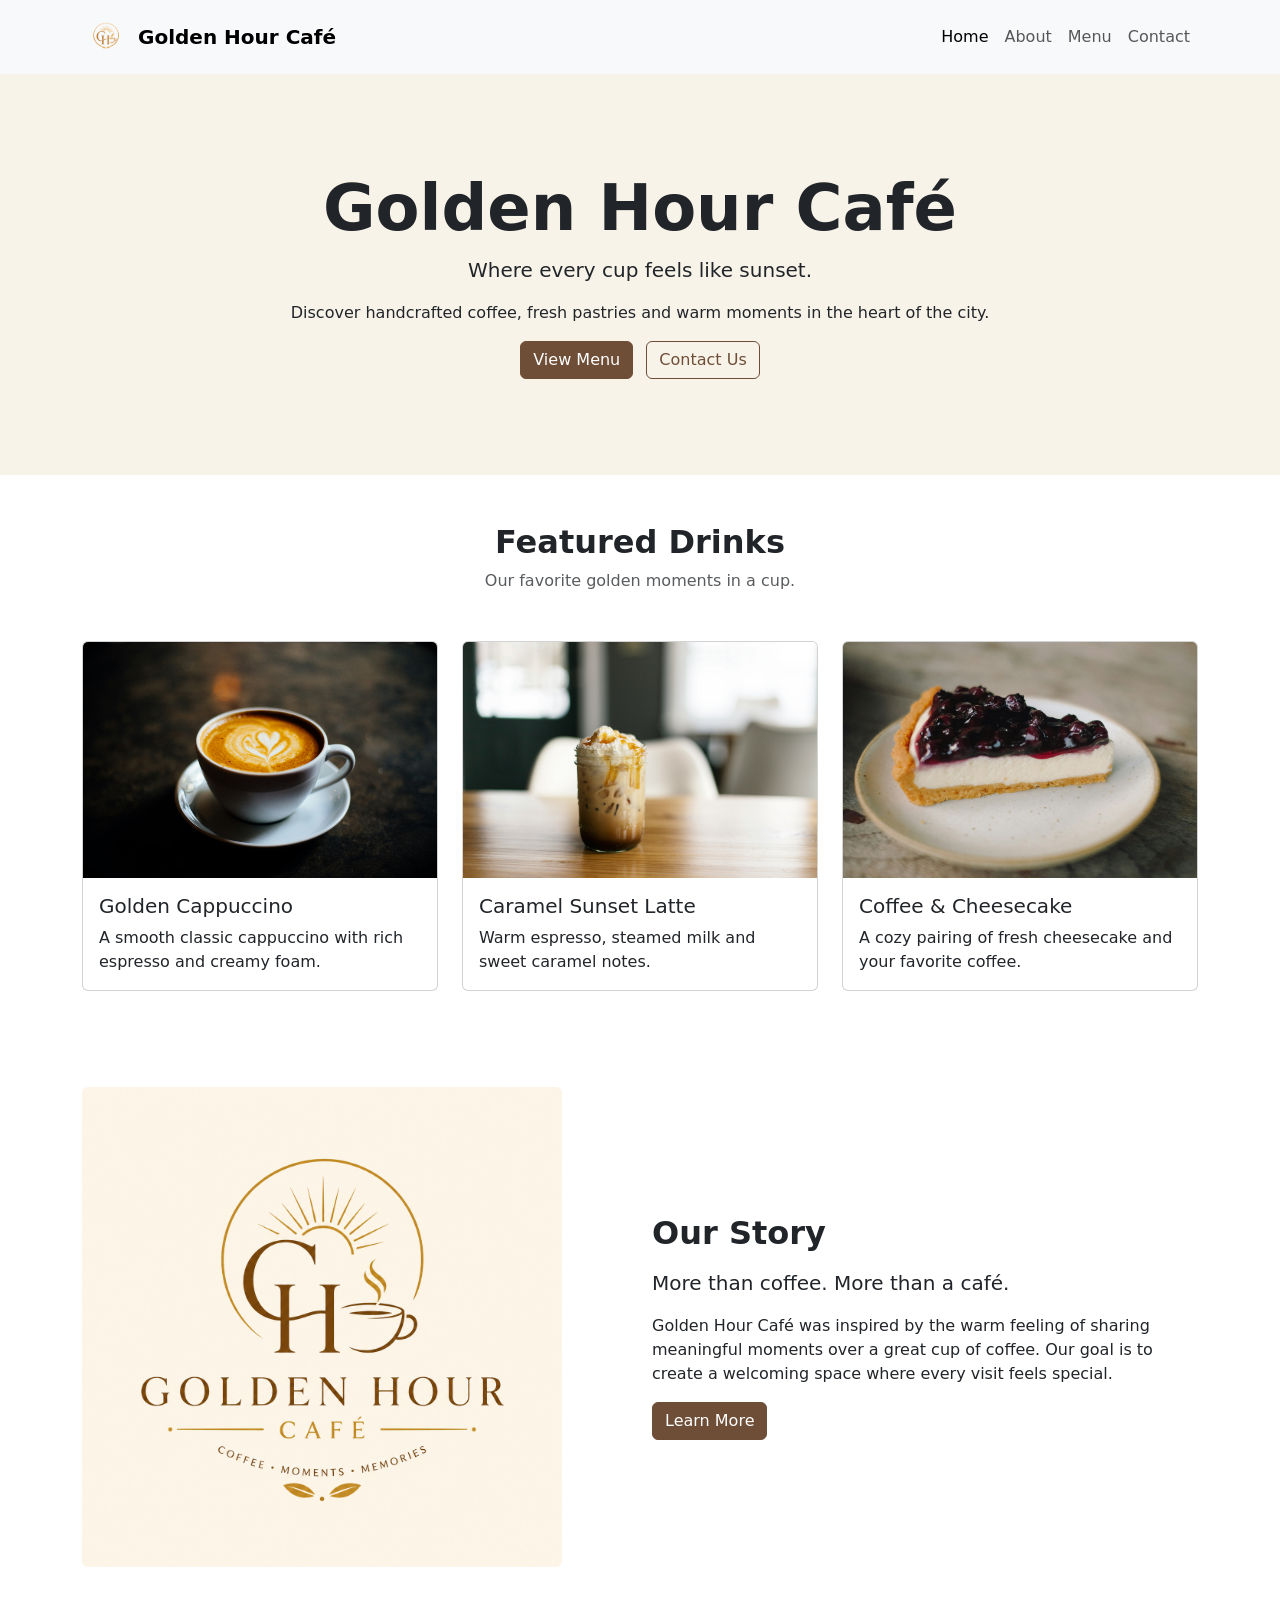
==== index.html @ 1558e955 "feat: enhance homepage layout with about section" ====
<!doctype html>
<html lang="en">
  <head>
    <meta charset="utf-8">
    <meta name="viewport" content="width=device-width, initial-scale=1">
    <title>Golden Hour Café</title>
    <link href="https://cdn.jsdelivr.net/npm/bootstrap@5.3.8/dist/css/bootstrap.min.css" rel="stylesheet" integrity="sha384-sRIl4kxILFvY47J16cr9ZwB07vP4J8+LH7qKQnuqkuIAvNWLzeN8tE5YBujZqJLB" crossorigin="anonymous">
    <link rel="stylesheet" href="css/style.css">
  </head>
  <body>
    <nav class="navbar navbar-expand-lg bg-body-tertiary">
        <div class="container">
            <a class="navbar-brand d-flex align-items-center gap-2" href="index.html">
                <img src="assets/favicon/favicon.png" alt="Golden Hour Café logo" width="48" height="48">
                <span class="fw-semibold">Golden Hour Café</span>
            </a>

            <button
                    class="navbar-toggler"
                    type="button"
                    data-bs-toggle="collapse"
                    data-bs-target="#navbarNav"
                    aria-controls="navbarNav"
                    aria-expanded="false"
                    aria-label="Toggle navigation">
                <span class="navbar-toggler-icon"></span>
            </button>

            <div class="collapse navbar-collapse" id="navbarNav">
                <ul class="navbar-nav ms-auto">
                    <li class="nav-item">
                        <a class="nav-link active" href="index.html">Home</a>
                    </li>

                    <li class="nav-item">
                        <a class="nav-link" href="about.html">About</a>
                    </li>

                    <li class="nav-item">
                        <a class="nav-link" href="menu.html">Menu</a>
                    </li>

                    <li class="nav-item">
                        <a class="nav-link" href="contact.html">Contact</a>
                    </li>
                </ul>
            </div>
        </div>
    </nav>

    <header class="hero-section py-5 text-center">
        <div class="container py-5">
            <div class="row align-items-center">
                <div class="col-lg-12">
                    <h1 class="display-3 fw-bold">Golden Hour Café</h1>
                    <p class="lead">
                        Where every cup feels like sunset.
                    </p>
                    <p>
                        Discover handcrafted coffee, fresh pastries and warm moments in the heart of the city.
                    </p>

                    <a href="menu.html" class="btn btn-golden me-2">View Menu</a>
                    <a href="contact.html" class="btn btn-outline-golden">Contact Us</a>
                </div>
            </div>
        </div>
    </header>
    
    <main>
        <section class="container py-5">
            <div class="text-center mb-5">
                <h2 class="fw-bold">Featured Drinks</h2>
                <p class="text-muted">Our favorite golden moments in a cup.</p>
            </div>

            <div class="row g-4">
                <div class="col-md-4">
                    <div class="card h-100">
                        <img src="assets/images/cappuccino.jpg" class="card-img-top" alt="Cappuccino">
                        <div class="card-body">
                            <h5 class="card-title">Golden Cappuccino</h5>
                            <p class="card-text">
                                A smooth classic cappuccino with rich espresso and creamy foam.
                            </p>
                        </div>
                    </div>
                </div>

                <div class="col-md-4">
                    <div class="card h-100">
                        <img src="assets/images/latte.jpg" class="card-img-top" alt="Caramel latte">
                        <div class="card-body">
                            <h5 class="card-title">Caramel Sunset Latte</h5>
                            <p class="card-text">
                                Warm espresso, steamed milk and sweet caramel notes.
                            </p>
                        </div>
                    </div>
                </div>

                <div class="col-md-4">
                    <div class="card h-100">
                        <img src="assets/images/cheesecake.jpg" class="card-img-top" alt="Cheesecake and coffee">
                        <div class="card-body">
                            <h5 class="card-title">Coffee & Cheesecake</h5>
                            <p class="card-text">
                                A cozy pairing of fresh cheesecake and your favorite coffee.
                            </p>
                        </div>
                    </div>
                </div>
            </div>
        </section>
    </main>

    <section class="container py-5">
        <div class="row align-items-center">
            <div class="col-lg-6">
                <img
                src="assets/logo/logo.png"
                alt="Golden Hour Café logo"
                class="img-fluid rounded about-preview-img">
            </div>

            <div class="col-lg-6 mt-4 mt-lg-0">
                <h2 class="fw-bold mb-3">Our Story</h2>

                <p class="lead">
                    More than coffee. More than a café.
                </p>

                <p>
                    Golden Hour Café was inspired by the warm feeling of sharing
                    meaningful moments over a great cup of coffee. Our goal is to
                    create a welcoming space where every visit feels special.
                </p>

                <a href="about.html" class="btn btn-golden">
                    Learn More
                </a>
            </div>
        </div>
    </section>
    <script src="https://cdn.jsdelivr.net/npm/bootstrap@5.3.8/dist/js/bootstrap.bundle.min.js" integrity="sha384-FKyoEForCGlyvwx9Hj09JcYn3nv7wiPVlz7YYwJrWVcXK/BmnVDxM+D2scQbITxI" crossorigin="anonymous"></script>
  </body>
</html>
---- css/style.css ----
:root {
    --gh-cream: #f8f3e9;
    --gh-caramel: #c68b59;
    --gh-coffee: #6f4e37;
    --gh-dark: #3e2723;
}

.hero-section {
    background-color: var(--gh-cream);
}

.btn-golden {
    background-color: var(--gh-coffee);
    color: white;
    border: 1px solid var(--gh-coffee);
}

.btn-golden:hover {
    background-color: var(--gh-dark);
    color: white;
}

.btn-outline-golden {
    color: var(--gh-coffee);
    border: 1px solid var(--gh-coffee);
}

.btn-outline-golden:hover {
    background-color: var(--gh-coffee);
    color: white;
}

.about-preview-img {
    max-height: 480px;
    object-fit: contain;
}
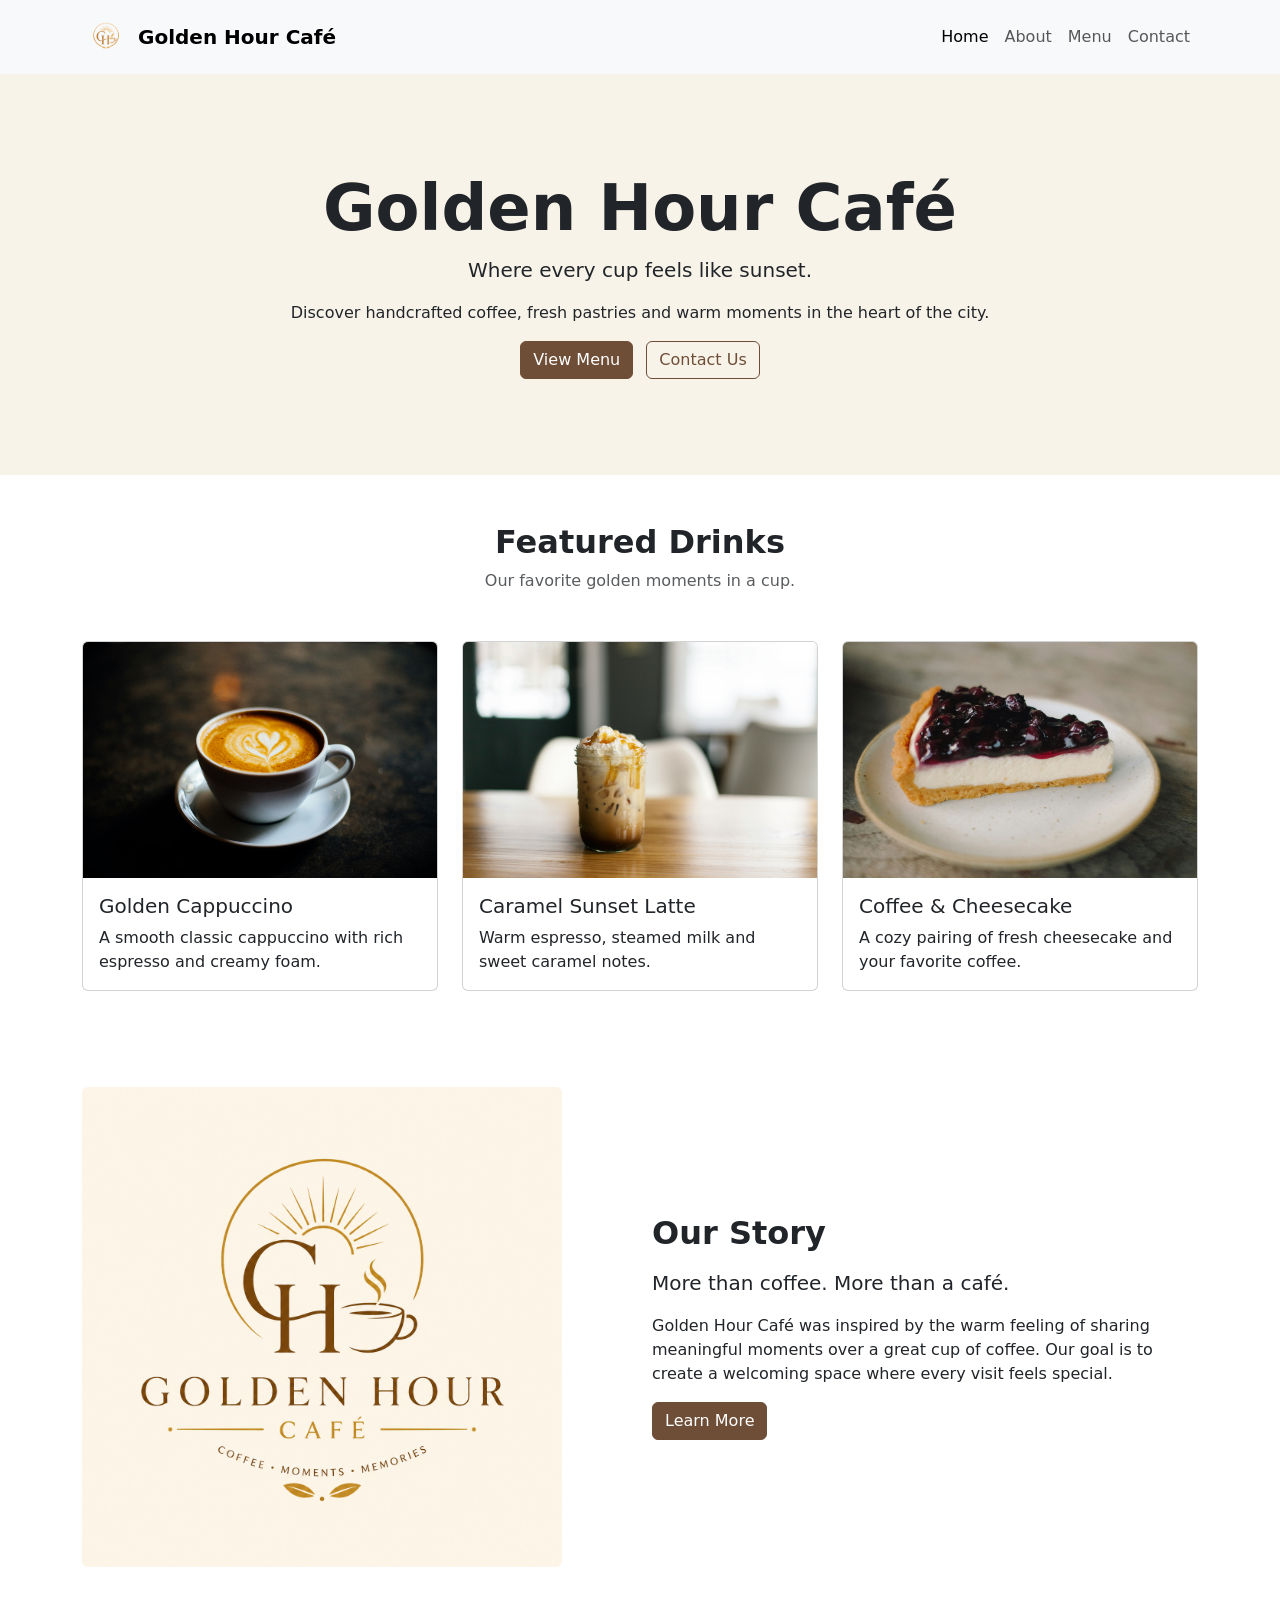
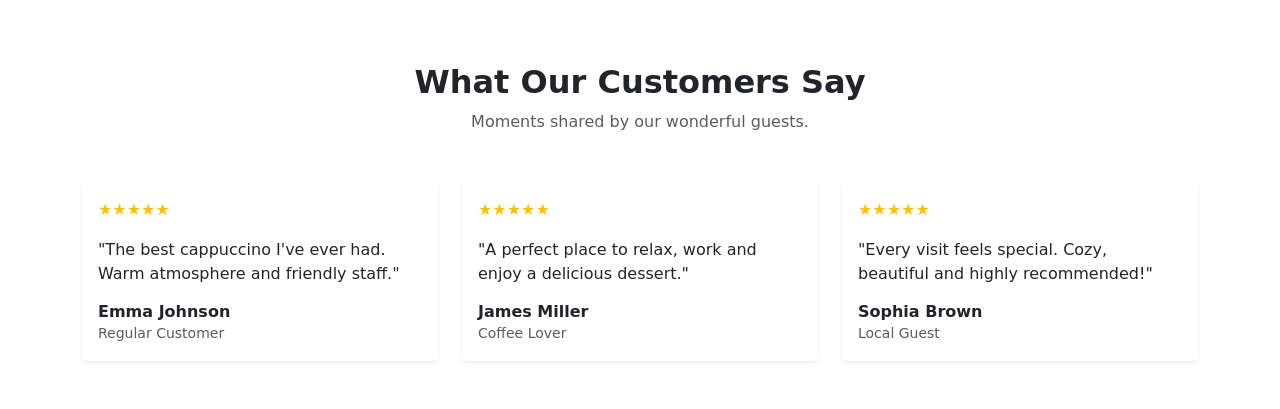
==== commit 1659d2a8: "feat: add customer testimonials section" ====
--- a/index.html
+++ b/index.html
@@ -142,6 +142,56 @@
             </div>
         </div>
     </section>
+
+    <section class="container py-5">
+        <div class="text-center mb-5">
+            <h2 class="fw-bold">What Our Customers Say</h2>
+            <p class="text-muted">
+                Moments shared by our wonderful guests.
+            </p>
+        </div>
+
+        <div class="row g-4">
+            <div class="col-md-4">
+                <div class="card h-100 shadow-sm border-0">
+                    <div class="card-body">
+                        <p class="text-warning mb-3">★★★★★</p>
+                        <p class="card-text">
+                            "The best cappuccino I've ever had. Warm atmosphere and friendly staff."
+                        </p>
+                        <h6 class="fw-bold mb-0">Emma Johnson</h6>
+                        <small class="text-muted">Regular Customer</small>
+                    </div>
+                </div>
+            </div>
+
+            <div class="col-md-4">
+                <div class="card h-100 shadow-sm border-0">
+                    <div class="card-body">
+                        <p class="text-warning mb-3">★★★★★</p>
+                        <p class="card-text">
+                            "A perfect place to relax, work and enjoy a delicious dessert."
+                        </p>
+                        <h6 class="fw-bold mb-0">James Miller</h6>
+                        <small class="text-muted">Coffee Lover</small>
+                    </div>
+                </div>
+            </div>
+
+            <div class="col-md-4">
+                <div class="card h-100 shadow-sm border-0">
+                    <div class="card-body">
+                        <p class="text-warning mb-3">★★★★★</p>
+                        <p class="card-text">
+                            "Every visit feels special. Cozy, beautiful and highly recommended!"
+                        </p>
+                        <h6 class="fw-bold mb-0">Sophia Brown</h6>
+                        <small class="text-muted">Local Guest</small>
+                    </div>
+                </div>
+            </div>
+        </div>
+    </section>
     <script src="https://cdn.jsdelivr.net/npm/bootstrap@5.3.8/dist/js/bootstrap.bundle.min.js" integrity="sha384-FKyoEForCGlyvwx9Hj09JcYn3nv7wiPVlz7YYwJrWVcXK/BmnVDxM+D2scQbITxI" crossorigin="anonymous"></script>
   </body>
 </html>
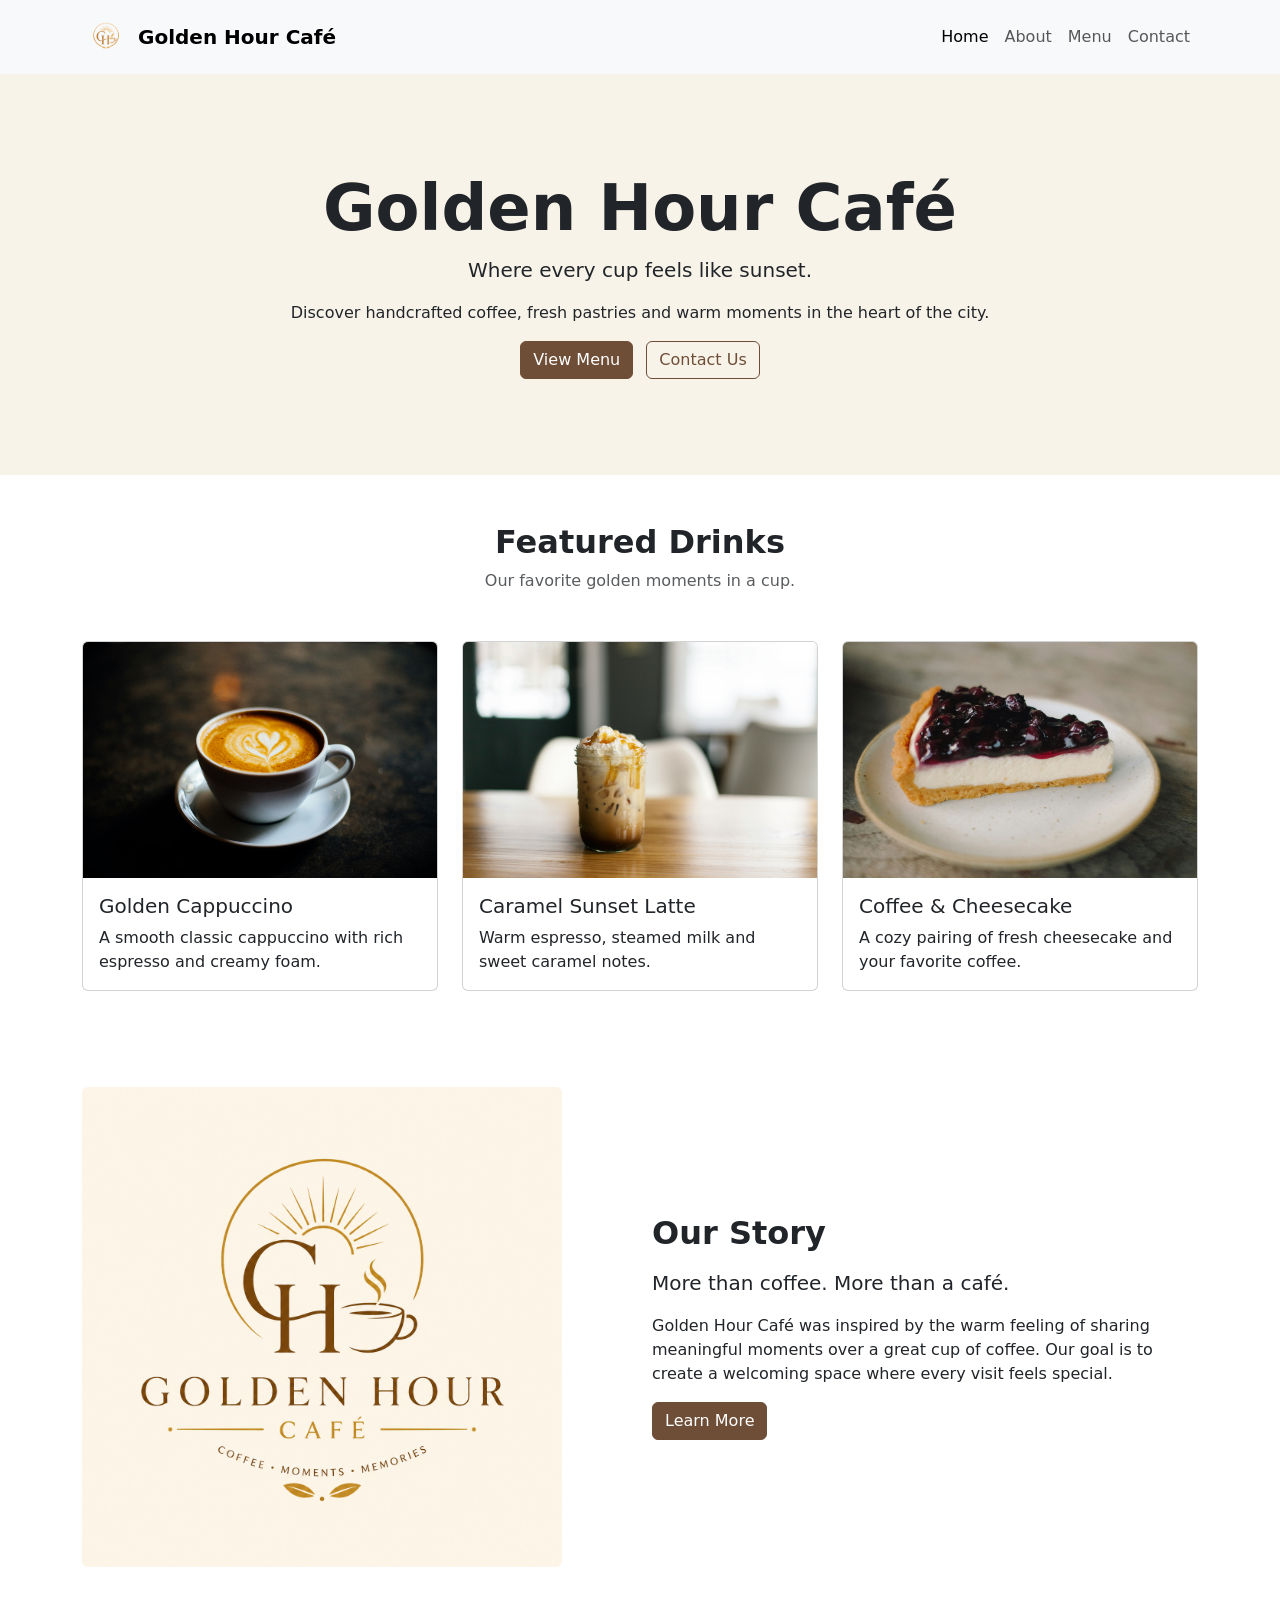
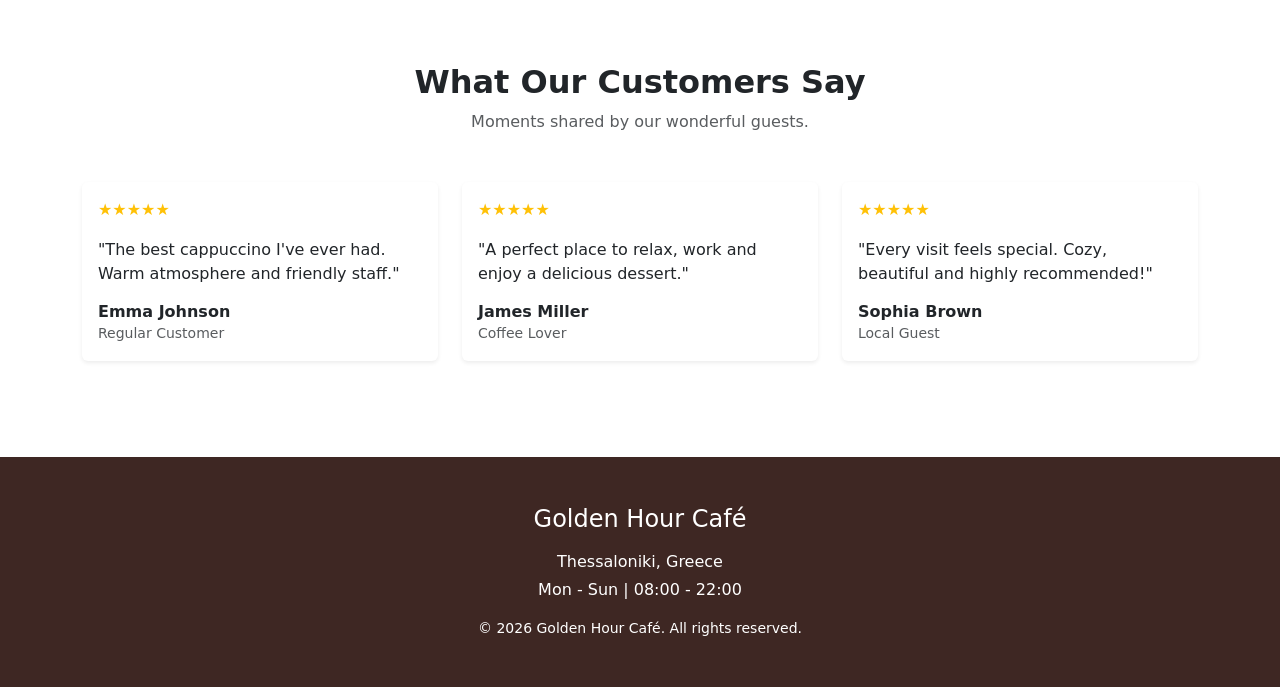
==== commit 2c4aefb2: "feat: add footer section" ====
--- a/index.html
+++ b/index.html
@@ -192,6 +192,24 @@
             </div>
         </div>
     </section>
+
+    <footer class="py-5 mt-5 text-center text-white">
+        <div class="container">
+            <h4 class="mb-3">Golden Hour Café</h4>
+
+            <p class="mb-1">
+                Thessaloniki, Greece
+            </p>
+
+            <p class="mb-3">
+                Mon - Sun | 08:00 - 22:00
+            </p>
+
+            <p class="small mb-0">
+                © 2026 Golden Hour Café. All rights reserved.
+            </p>
+        </div>
+    </footer>
     <script src="https://cdn.jsdelivr.net/npm/bootstrap@5.3.8/dist/js/bootstrap.bundle.min.js" integrity="sha384-FKyoEForCGlyvwx9Hj09JcYn3nv7wiPVlz7YYwJrWVcXK/BmnVDxM+D2scQbITxI" crossorigin="anonymous"></script>
   </body>
 </html>
--- a/css/style.css
+++ b/css/style.css
@@ -33,4 +33,8 @@
 .about-preview-img {
     max-height: 480px;
     object-fit: contain;
+}
+
+footer {
+    background-color: var(--gh-dark);
 }
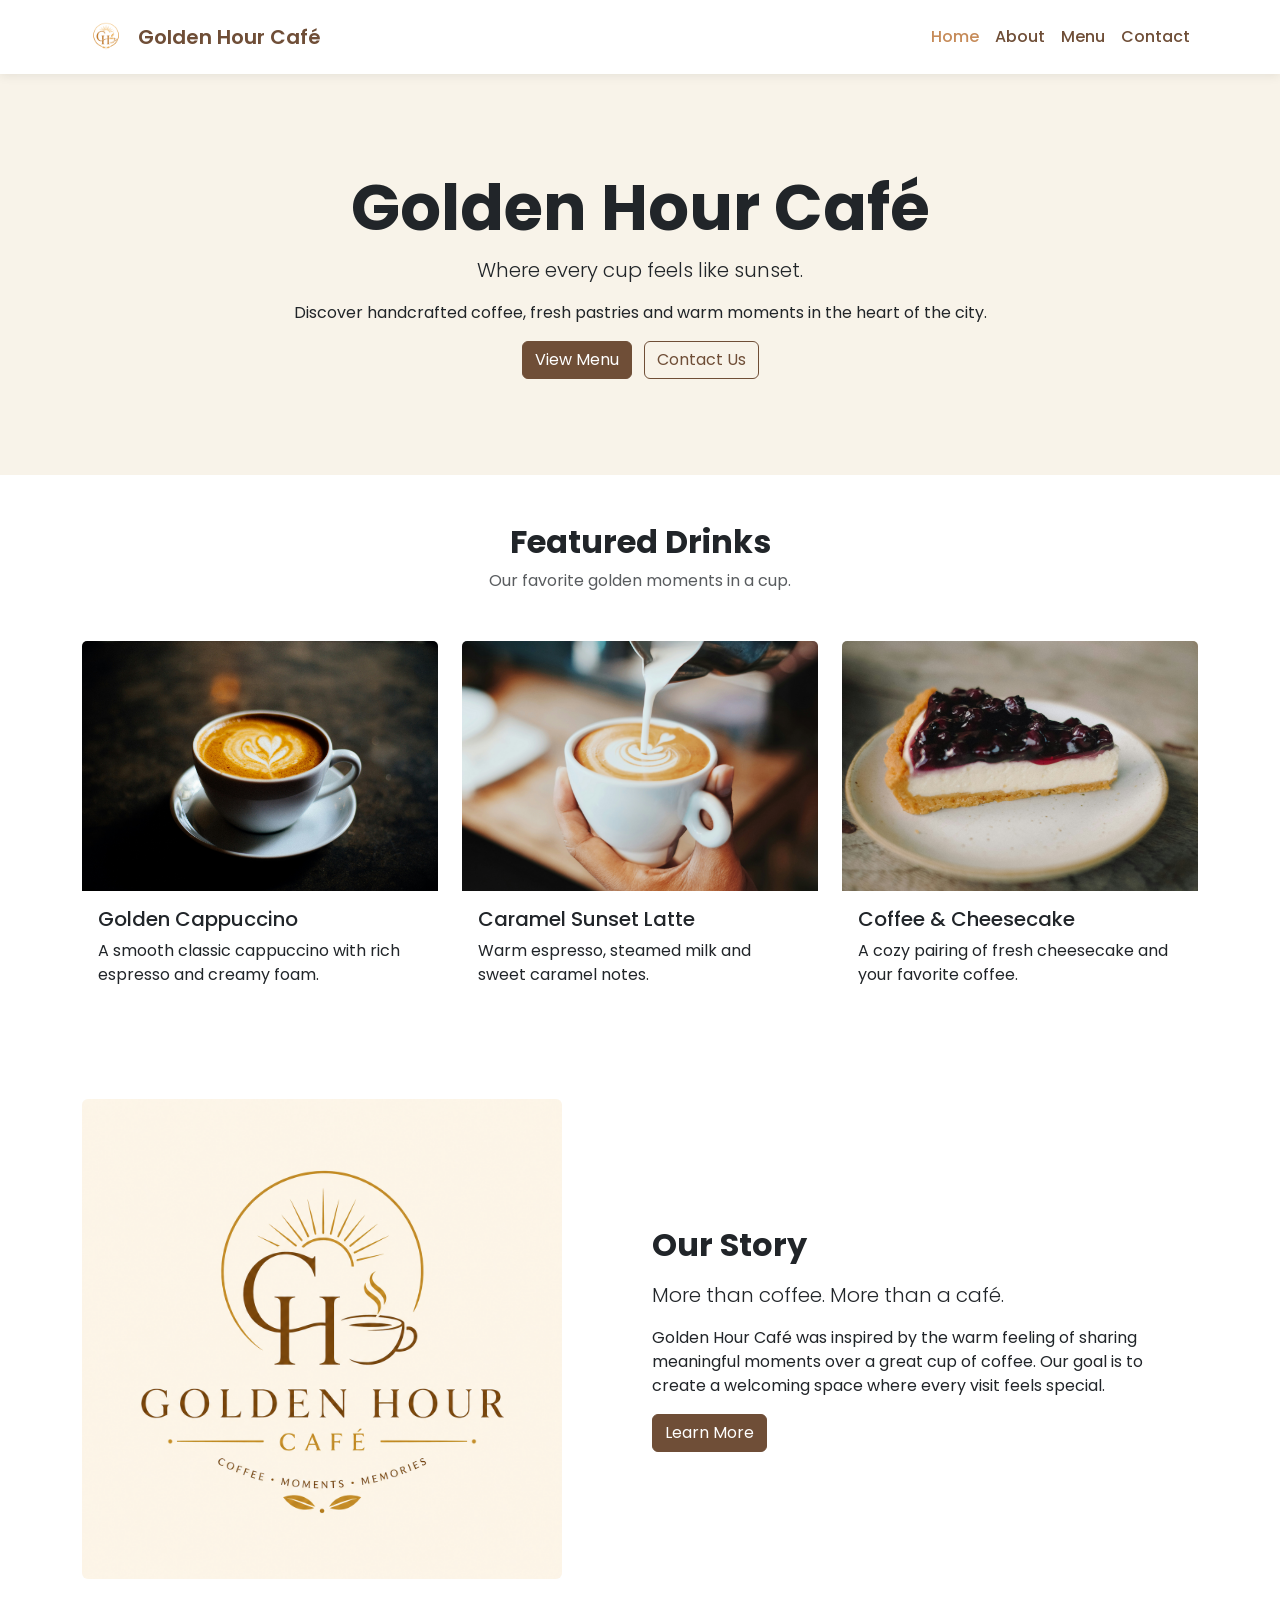
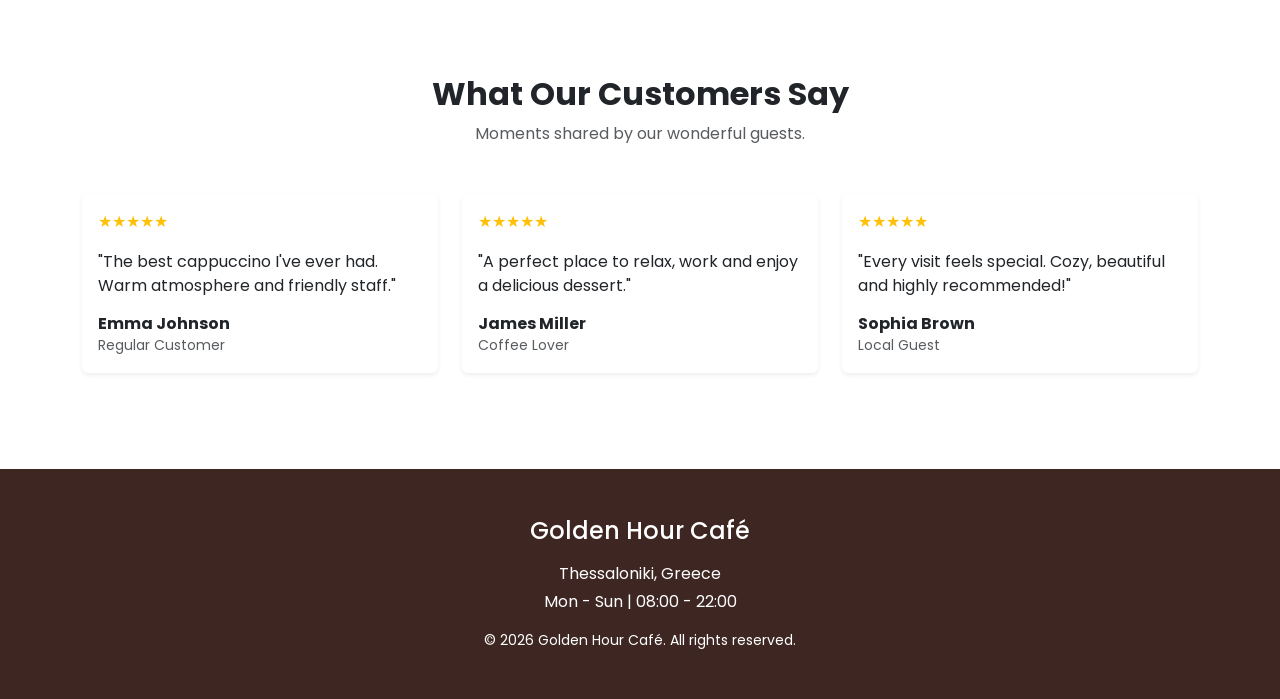
==== commit 585d7ef7: "feat: update styles for consistency across pages" ====
--- a/index.html
+++ b/index.html
@@ -4,6 +4,11 @@
     <meta charset="utf-8">
     <meta name="viewport" content="width=device-width, initial-scale=1">
     <title>Golden Hour Café</title>
+    <link rel="preconnect" href="https://fonts.googleapis.com">
+    <link rel="preconnect" href="https://fonts.gstatic.com" crossorigin>
+
+    <link href="https://fonts.googleapis.com/css2?family=Poppins:wght@300;400;500;600;700&display=swap"
+        rel="stylesheet">
     <link href="https://cdn.jsdelivr.net/npm/bootstrap@5.3.8/dist/css/bootstrap.min.css" rel="stylesheet" integrity="sha384-sRIl4kxILFvY47J16cr9ZwB07vP4J8+LH7qKQnuqkuIAvNWLzeN8tE5YBujZqJLB" crossorigin="anonymous">
     <link rel="stylesheet" href="css/style.css">
   </head>
@@ -77,7 +82,7 @@
             <div class="row g-4">
                 <div class="col-md-4">
                     <div class="card h-100">
-                        <img src="assets/images/cappuccino.jpg" class="card-img-top" alt="Cappuccino">
+                        <img src="assets/images/menu/hot-drinks/cappuccino.jpg" class="card-img-top" alt="Cappuccino">
                         <div class="card-body">
                             <h5 class="card-title">Golden Cappuccino</h5>
                             <p class="card-text">
@@ -89,7 +94,7 @@
 
                 <div class="col-md-4">
                     <div class="card h-100">
-                        <img src="assets/images/latte.jpg" class="card-img-top" alt="Caramel latte">
+                        <img src="assets/images/menu/hot-drinks/latte.jpg" class="card-img-top" alt="Caramel latte">
                         <div class="card-body">
                             <h5 class="card-title">Caramel Sunset Latte</h5>
                             <p class="card-text">
@@ -101,7 +106,7 @@
 
                 <div class="col-md-4">
                     <div class="card h-100">
-                        <img src="assets/images/cheesecake.jpg" class="card-img-top" alt="Cheesecake and coffee">
+                        <img src="assets/images/menu/desserts/cheesecake.jpg" class="card-img-top" alt="Cheesecake and coffee">
                         <div class="card-body">
                             <h5 class="card-title">Coffee & Cheesecake</h5>
                             <p class="card-text">
--- a/css/style.css
+++ b/css/style.css
@@ -3,6 +3,10 @@
     --gh-caramel: #c68b59;
     --gh-coffee: #6f4e37;
     --gh-dark: #3e2723;
+}
+
+body {
+    font-family: "Poppins", sans-serif;
 }
 
 .hero-section {
@@ -35,6 +39,54 @@
     object-fit: contain;
 }
 
+.navbar {
+    background-color: white !important;
+    box-shadow: 0 2px 10px rgba(0, 0, 0, 0.08);
+}
+
+.navbar-brand {
+    color: var(--gh-coffee);
+}
+
+.nav-link {
+    color: var(--gh-coffee) !important;
+    font-weight: 500;
+    transition: 0.3s ease;
+}
+
+.nav-link:hover {
+    color: var(--gh-caramel) !important;
+}
+
+.nav-link.active {
+    color: var(--gh-caramel) !important;
+}
+
+.card {
+    border: none;
+    transition: all 0.3s ease;
+}
+
+.card:hover {
+    transform: translateY(-8px);
+    box-shadow: 0 12px 24px rgba(0, 0, 0, 0.12);
+}
+
+.card-img-top {
+    height: 250px;
+    object-fit: cover;
+}
+
+.btn-golden,
+.btn-outline-golden {
+    transition: all 0.3s ease;
+}
+
+.btn-golden:hover,
+.btn-outline-golden:hover {
+    transform: translateY(-2px);
+}
+
 footer {
     background-color: var(--gh-dark);
 }
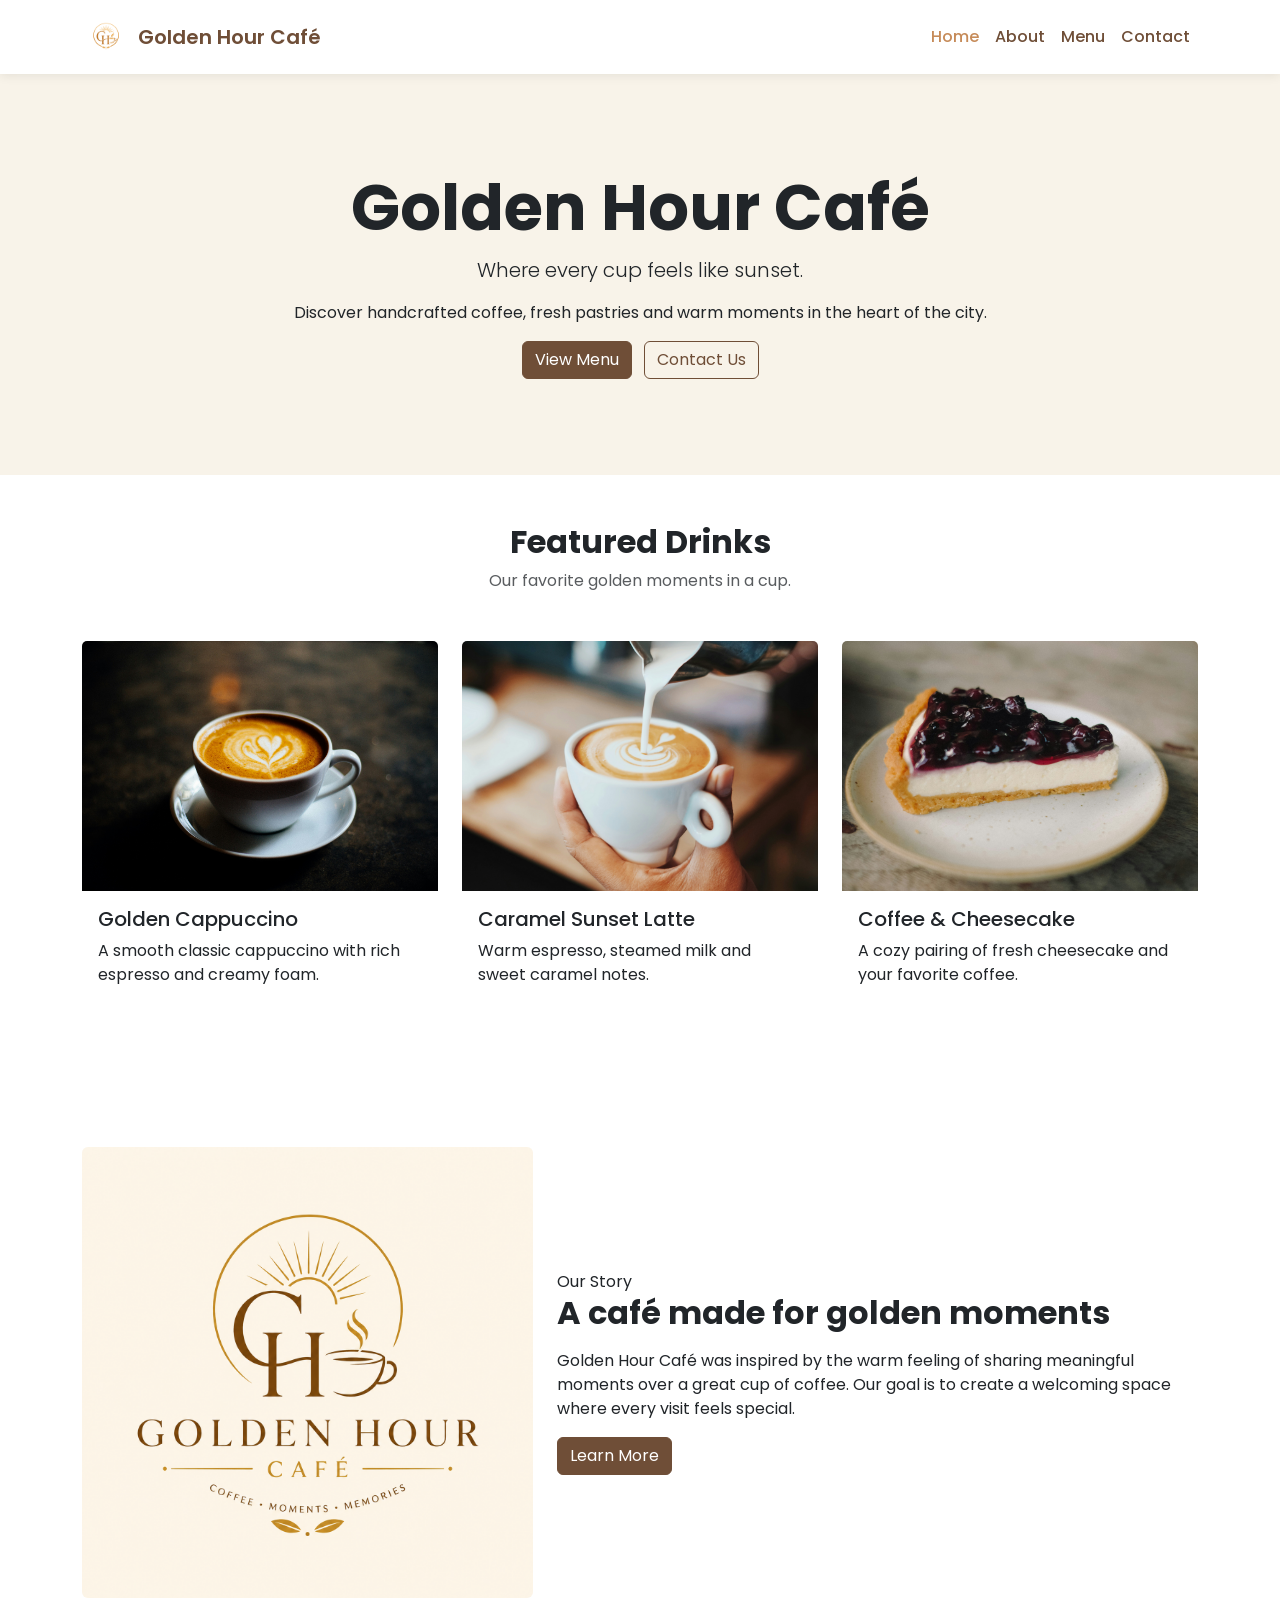
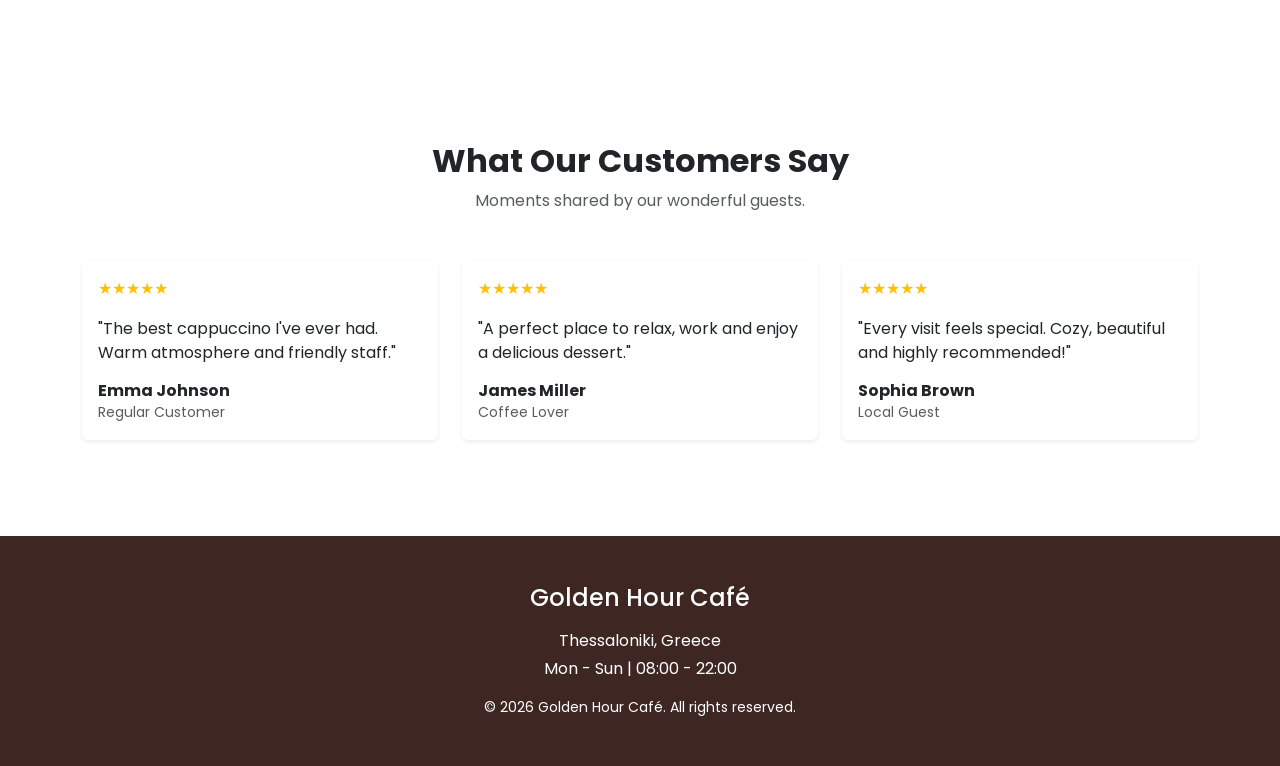
==== commit 3e4be745: "feat: enhance about section with updated content and layout" ====
--- a/index.html
+++ b/index.html
@@ -33,21 +33,10 @@
 
             <div class="collapse navbar-collapse" id="navbarNav">
                 <ul class="navbar-nav ms-auto">
-                    <li class="nav-item">
-                        <a class="nav-link active" href="index.html">Home</a>
-                    </li>
-
-                    <li class="nav-item">
-                        <a class="nav-link" href="about.html">About</a>
-                    </li>
-
-                    <li class="nav-item">
-                        <a class="nav-link" href="menu.html">Menu</a>
-                    </li>
-
-                    <li class="nav-item">
-                        <a class="nav-link" href="contact.html">Contact</a>
-                    </li>
+                    <li class="nav-item"><a class="nav-link" href="index.html">Home</a></li>
+                    <li class="nav-item"><a class="nav-link" href="about.html">About</a></li>
+                    <li class="nav-item"><a class="nav-link" href="menu.html">Menu</a></li>
+                    <li class="nav-item"><a class="nav-link" href="contact.html">Contact</a></li>
                 </ul>
             </div>
         </div>
@@ -119,31 +108,30 @@
         </section>
     </main>
 
-    <section class="container py-5">
-        <div class="row align-items-center">
-            <div class="col-lg-6">
-                <img
-                src="assets/logo/logo.png"
-                alt="Golden Hour Café logo"
-                class="img-fluid rounded about-preview-img">
-            </div>
-
-            <div class="col-lg-6 mt-4 mt-lg-0">
-                <h2 class="fw-bold mb-3">Our Story</h2>
-
-                <p class="lead">
-                    More than coffee. More than a café.
-                </p>
-
-                <p>
-                    Golden Hour Café was inspired by the warm feeling of sharing
-                    meaningful moments over a great cup of coffee. Our goal is to
-                    create a welcoming space where every visit feels special.
-                </p>
-
-                <a href="about.html" class="btn btn-golden">
-                    Learn More
-                </a>
+    <section class="about-preview py-5">
+        <div class="container py-5">
+            <div class="row align-items-center">
+                <div class="col-lg-5 text-center">
+                    <img
+                    src="assets/logo/logo.png"
+                    alt="Golden Hour Café logo"
+                    class="img-fluid rounded about-preview-img">
+                </div>
+
+                <div class="col-lg-7 mt-4 mt-lg-0">
+                    <span class="section-label">Our Story</span>
+                    <h2 class="fw-bold mb-3">A café made for golden moments</h2>
+
+                    <p>
+                        Golden Hour Café was inspired by the warm feeling of sharing
+                        meaningful moments over a great cup of coffee. Our goal is to
+                        create a welcoming space where every visit feels special.
+                    </p>
+
+                    <a href="about.html" class="btn btn-golden">
+                        Learn More
+                    </a>
+                </div>
             </div>
         </div>
     </section>
@@ -214,7 +202,9 @@
                 © 2026 Golden Hour Café. All rights reserved.
             </p>
         </div>
+        <button id="backToTop" class="btn btn-golden"> ↑ </button>
     </footer>
-    <script src="https://cdn.jsdelivr.net/npm/bootstrap@5.3.8/dist/js/bootstrap.bundle.min.js" integrity="sha384-FKyoEForCGlyvwx9Hj09JcYn3nv7wiPVlz7YYwJrWVcXK/BmnVDxM+D2scQbITxI" crossorigin="anonymous"></script>
+    <script src="https://cdn.jsdelivr.net/npm/bootstrap@5.3.8/dist/js/bootstrap.bundle.min.js"></script>
+    <script src="js/script.js"></script>
   </body>
 </html>
--- a/css/style.css
+++ b/css/style.css
@@ -87,6 +87,21 @@
     transform: translateY(-2px);
 }
 
+#backToTop {
+    position: fixed;
+    bottom: 20px;
+    right: 20px;
+
+    width: 50px;
+    height: 50px;
+
+    border-radius: 50%;
+
+    display: none;
+
+    z-index: 1000;
+}
+
 footer {
     background-color: var(--gh-dark);
 }
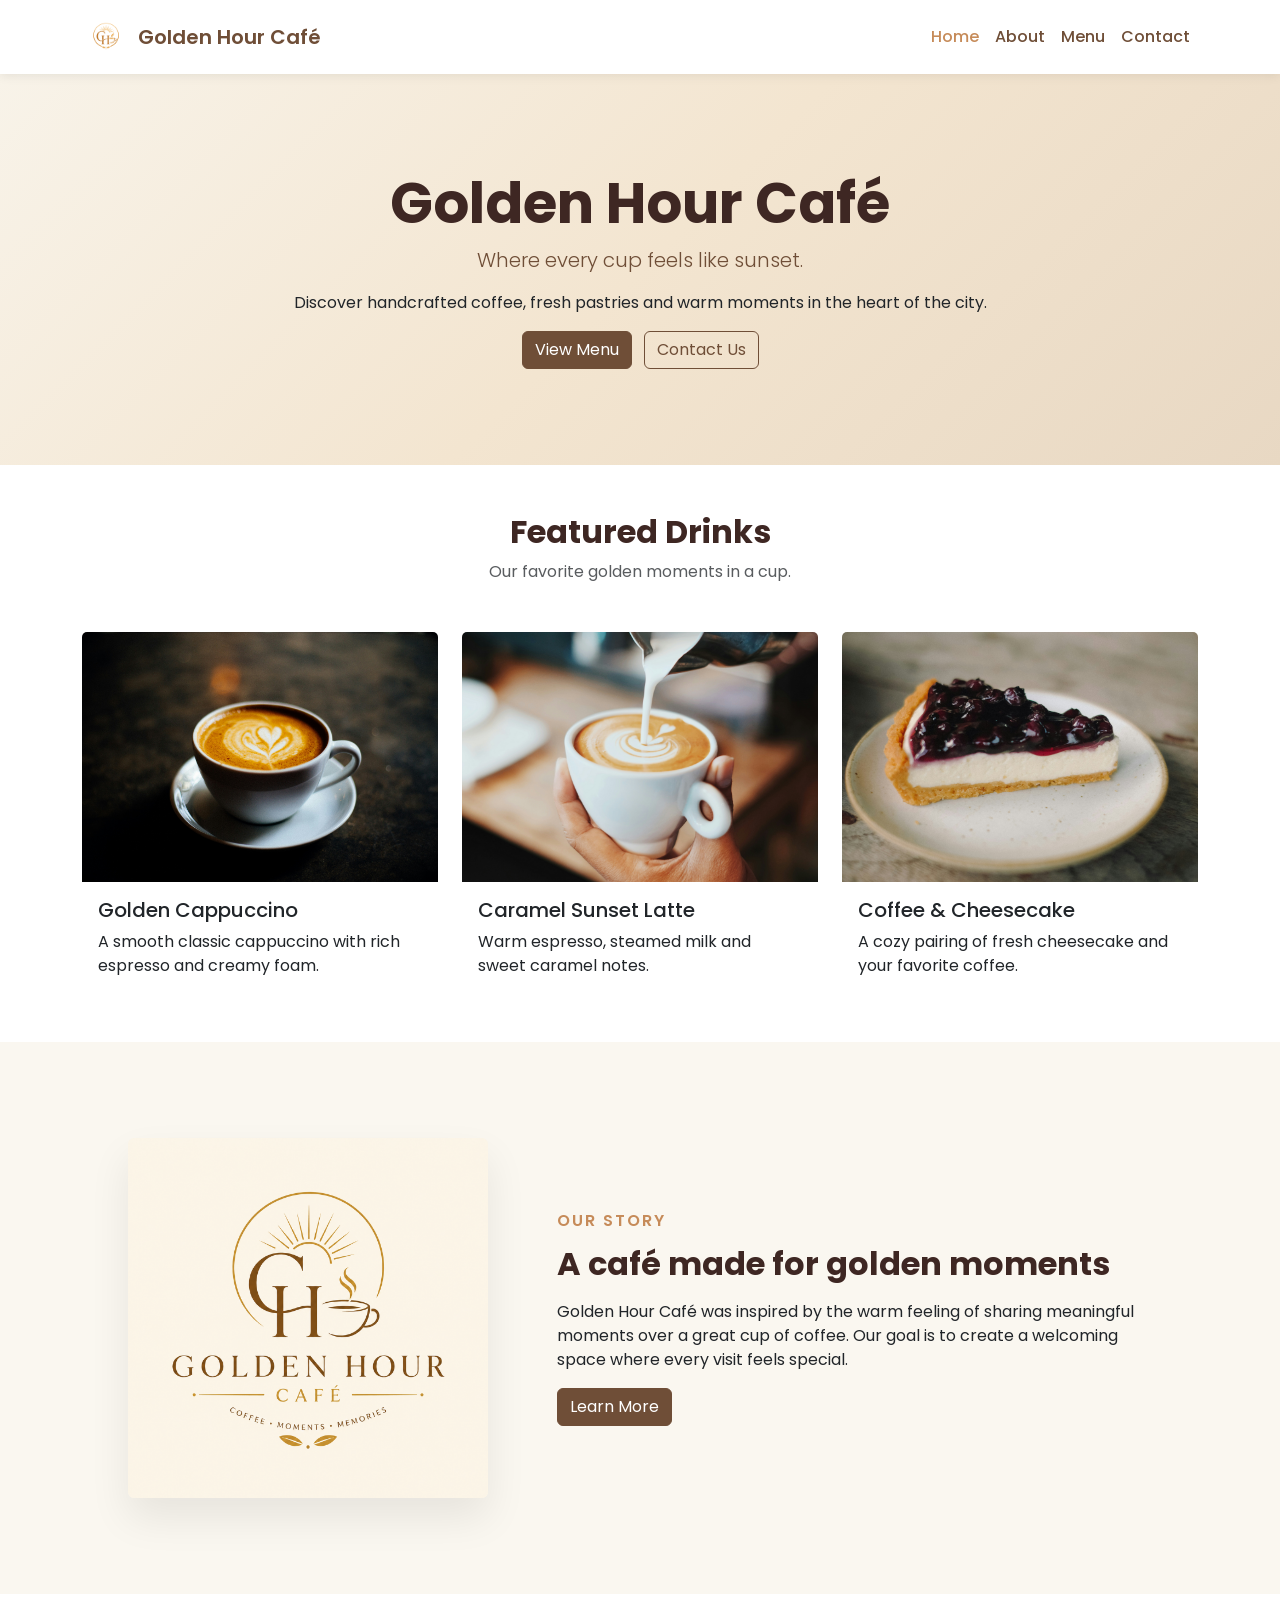
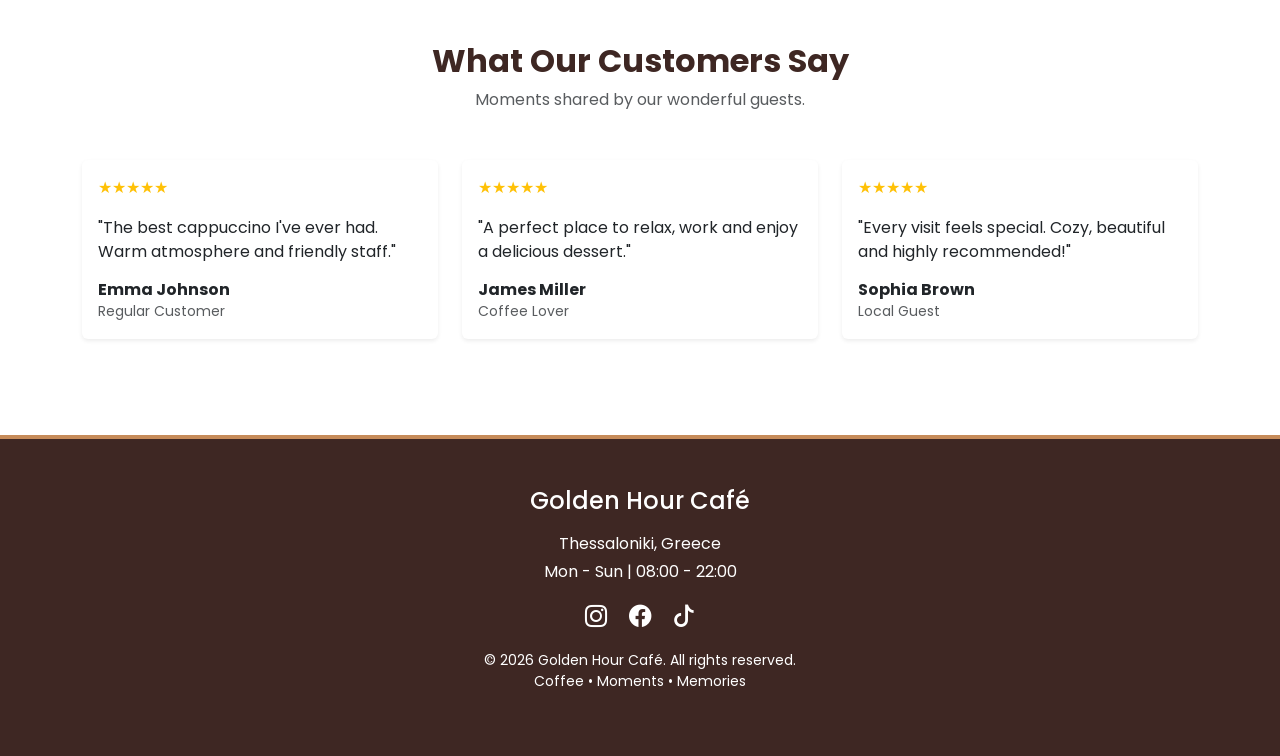
==== commit d67267ae: "feat: update footer styling" ====
--- a/index.html
+++ b/index.html
@@ -9,7 +9,8 @@
 
     <link href="https://fonts.googleapis.com/css2?family=Poppins:wght@300;400;500;600;700&display=swap"
         rel="stylesheet">
-    <link href="https://cdn.jsdelivr.net/npm/bootstrap@5.3.8/dist/css/bootstrap.min.css" rel="stylesheet" integrity="sha384-sRIl4kxILFvY47J16cr9ZwB07vP4J8+LH7qKQnuqkuIAvNWLzeN8tE5YBujZqJLB" crossorigin="anonymous">
+    <link href="https://cdn.jsdelivr.net/npm/bootstrap@5.3.8/dist/css/bootstrap.min.css" rel="stylesheet">
+    <link rel="stylesheet" href="https://cdn.jsdelivr.net/npm/bootstrap-icons@1.11.3/font/bootstrap-icons.css">
     <link rel="stylesheet" href="css/style.css">
   </head>
   <body>
@@ -189,21 +190,29 @@
     <footer class="py-5 mt-5 text-center text-white">
         <div class="container">
             <h4 class="mb-3">Golden Hour Café</h4>
-
-            <p class="mb-1">
-                Thessaloniki, Greece
-            </p>
-
-            <p class="mb-3">
-                Mon - Sun | 08:00 - 22:00
-            </p>
-
+            <p class="mb-1">Thessaloniki, Greece</p>
+            <p class="mb-3">Mon - Sun | 08:00 - 22:00</p>
+            <div class="footer-socials mb-3">
+                <a href="#" aria-label="Instagram">
+                    <i class="bi bi-instagram"></i>
+                </a>
+                <a href="#" aria-label="Facebook">
+                    <i class="bi bi-facebook"></i>
+                </a>
+                <a href="#" aria-label="TikTok">
+                    <i class="bi bi-tiktok"></i>
+                </a>
+            </div>
             <p class="small mb-0">
                 © 2026 Golden Hour Café. All rights reserved.
             </p>
+            <p class="small mb-3">
+                Coffee • Moments • Memories
+            </p>
         </div>
         <button id="backToTop" class="btn btn-golden"> ↑ </button>
     </footer>
+
     <script src="https://cdn.jsdelivr.net/npm/bootstrap@5.3.8/dist/js/bootstrap.bundle.min.js"></script>
     <script src="js/script.js"></script>
   </body>
--- a/css/style.css
+++ b/css/style.css
@@ -1,5 +1,9 @@
+
+/* Global */
+
 :root {
     --gh-cream: #f8f3e9;
+    --gh-light-cream: #faf7f0;
     --gh-caramel: #c68b59;
     --gh-coffee: #6f4e37;
     --gh-dark: #3e2723;
@@ -9,35 +13,12 @@
     font-family: "Poppins", sans-serif;
 }
 
-.hero-section {
-    background-color: var(--gh-cream);
+h2 {
+    color: var(--gh-dark);
 }
 
-.btn-golden {
-    background-color: var(--gh-coffee);
-    color: white;
-    border: 1px solid var(--gh-coffee);
-}
 
-.btn-golden:hover {
-    background-color: var(--gh-dark);
-    color: white;
-}
-
-.btn-outline-golden {
-    color: var(--gh-coffee);
-    border: 1px solid var(--gh-coffee);
-}
-
-.btn-outline-golden:hover {
-    background-color: var(--gh-coffee);
-    color: white;
-}
-
-.about-preview-img {
-    max-height: 480px;
-    object-fit: contain;
-}
+/* Navbar */
 
 .navbar {
     background-color: white !important;
@@ -54,13 +35,66 @@
     transition: 0.3s ease;
 }
 
-.nav-link:hover {
+.nav-link:hover,
+.nav-link.active {
     color: var(--gh-caramel) !important;
 }
 
-.nav-link.active {
-    color: var(--gh-caramel) !important;
+
+/* Hero */
+
+.hero-section {
+    background: linear-gradient(
+        135deg,
+        #f8f3e9 0%,
+        #f3e5d0 50%,
+        #e8d8c3 100%
+    );
+    padding: 4rem 0;
 }
+
+.hero-section h1 {
+    color: var(--gh-dark);
+    font-size: 3.5rem;
+}
+
+.hero-section .lead {
+    color: var(--gh-coffee);
+}
+
+
+/* Buttons */
+
+.btn-golden,
+.btn-outline-golden {
+    transition: all 0.3s ease;
+}
+
+.btn-golden {
+    background-color: var(--gh-coffee);
+    color: white;
+    border: 1px solid var(--gh-coffee);
+}
+
+.btn-golden:hover {
+    background-color: var(--gh-dark);
+    color: white;
+    transform: translateY(-2px);
+}
+
+.btn-outline-golden {
+    color: var(--gh-coffee);
+    border: 1px solid var(--gh-coffee);
+}
+
+.btn-outline-golden:hover {
+    background-color: var(--gh-coffee);
+    color: white;
+    transform: translateY(-2px);
+}
+
+
+/* Cards */
 
 .card {
     border: none;
@@ -77,31 +111,70 @@
     object-fit: cover;
 }
 
-.btn-golden,
-.btn-outline-golden {
-    transition: all 0.3s ease;
+
+/* About Preview */
+
+.about-preview {
+    background-color: var(--gh-light-cream);
 }
 
-.btn-golden:hover,
-.btn-outline-golden:hover {
-    transform: translateY(-2px);
+.about-preview-img {
+    max-height: 360px;
+    object-fit: contain;
+    opacity: 0.95;
+    box-shadow: 0 20px 40px rgba(0, 0, 0, 0.08);
 }
+
+.about-preview p {
+    max-width: 600px;
+}
+
+.section-label {
+    display: inline-block;
+    color: var(--gh-caramel);
+    font-weight: 600;
+    letter-spacing: 2px;
+    text-transform: uppercase;
+    margin-bottom: 0.75rem;
+}
+
+
+/* Menu Styling */
+.price {
+    color: var(--gh-coffee);
+    font-size: 1.3rem;
+    font-weight: 700;
+}
+
+/* Back To Top */
 
 #backToTop {
     position: fixed;
     bottom: 20px;
     right: 20px;
-
     width: 50px;
     height: 50px;
-
     border-radius: 50%;
-
     display: none;
-
     z-index: 1000;
 }
 
+
+/* Footer */
+
 footer {
     background-color: var(--gh-dark);
+    border-top: 4px solid var(--gh-caramel);
+}
+
+.footer-socials a {
+    color: white;
+    font-size: 1.4rem;
+    margin: 0 0.5rem;
+    transition: all 0.3s ease;
+    text-decoration: none;
+}
+
+.footer-socials a:hover {
+    color: var(--gh-caramel);
 }
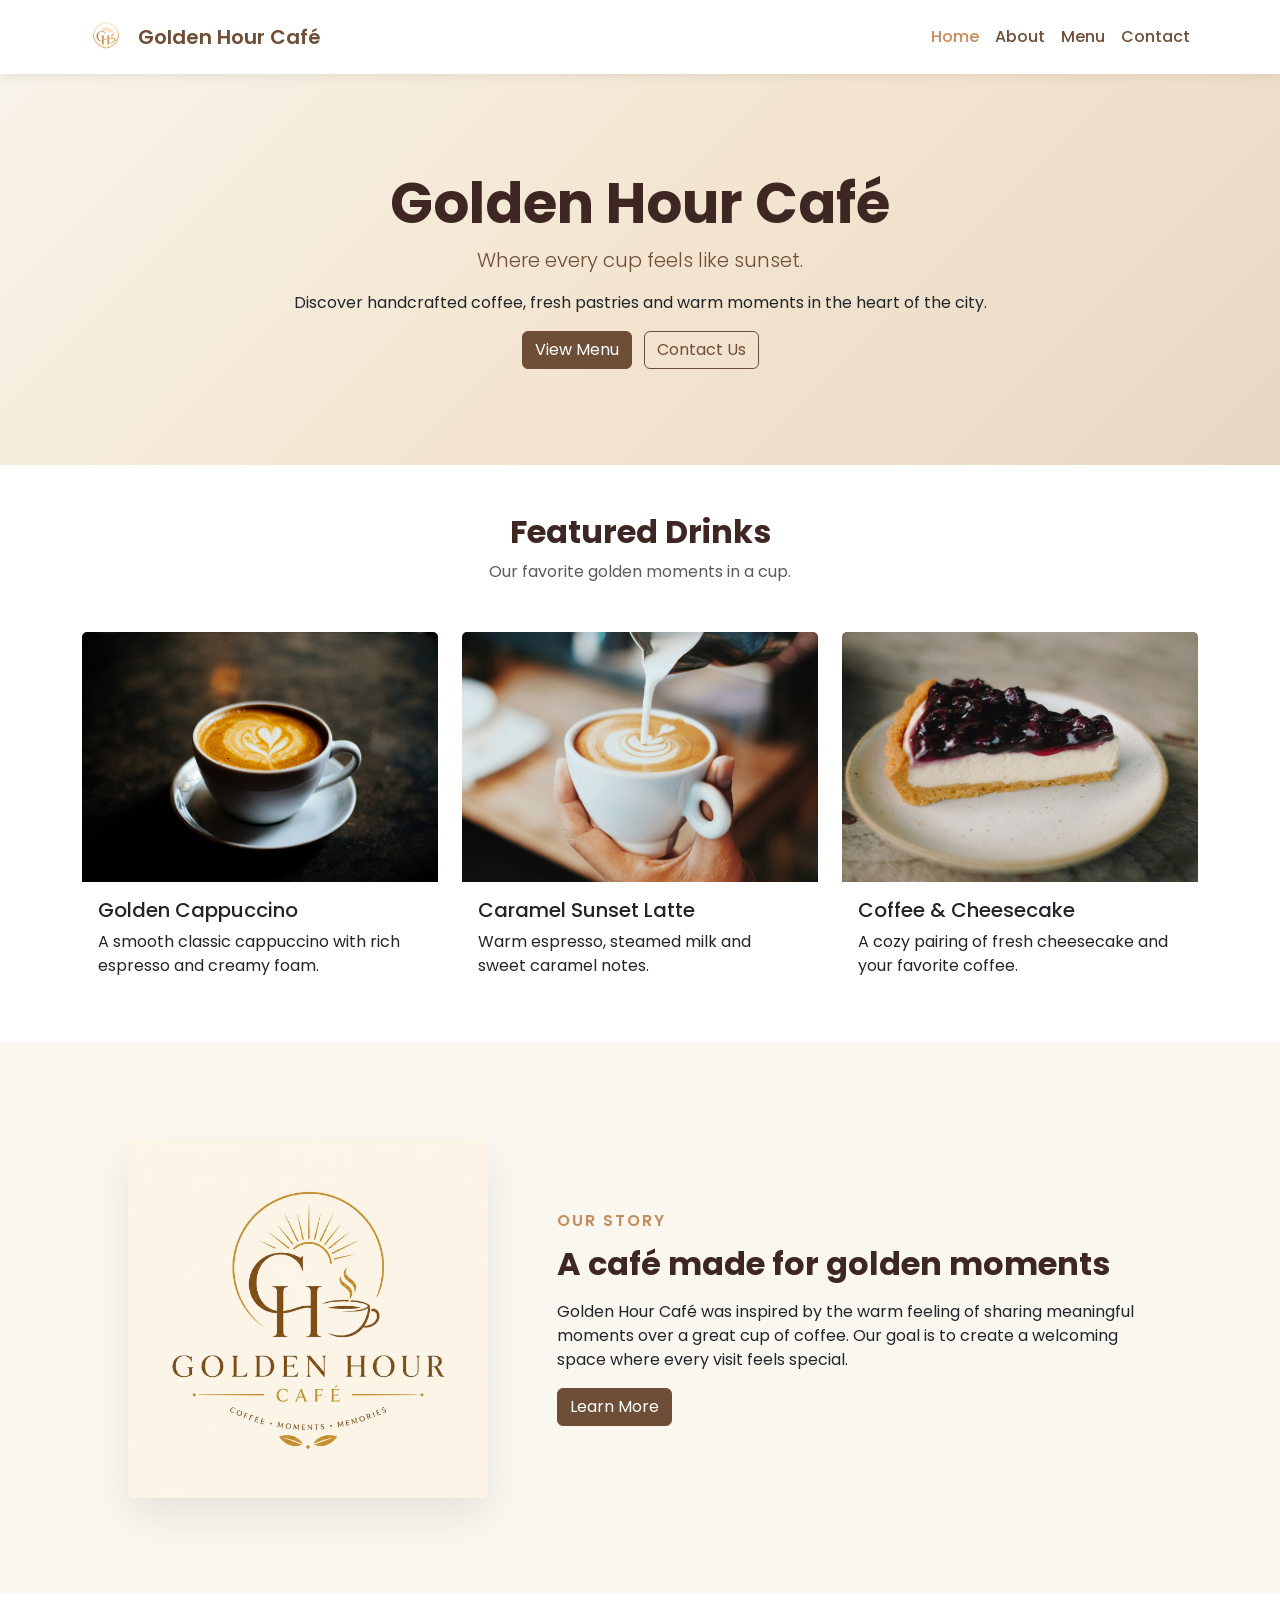
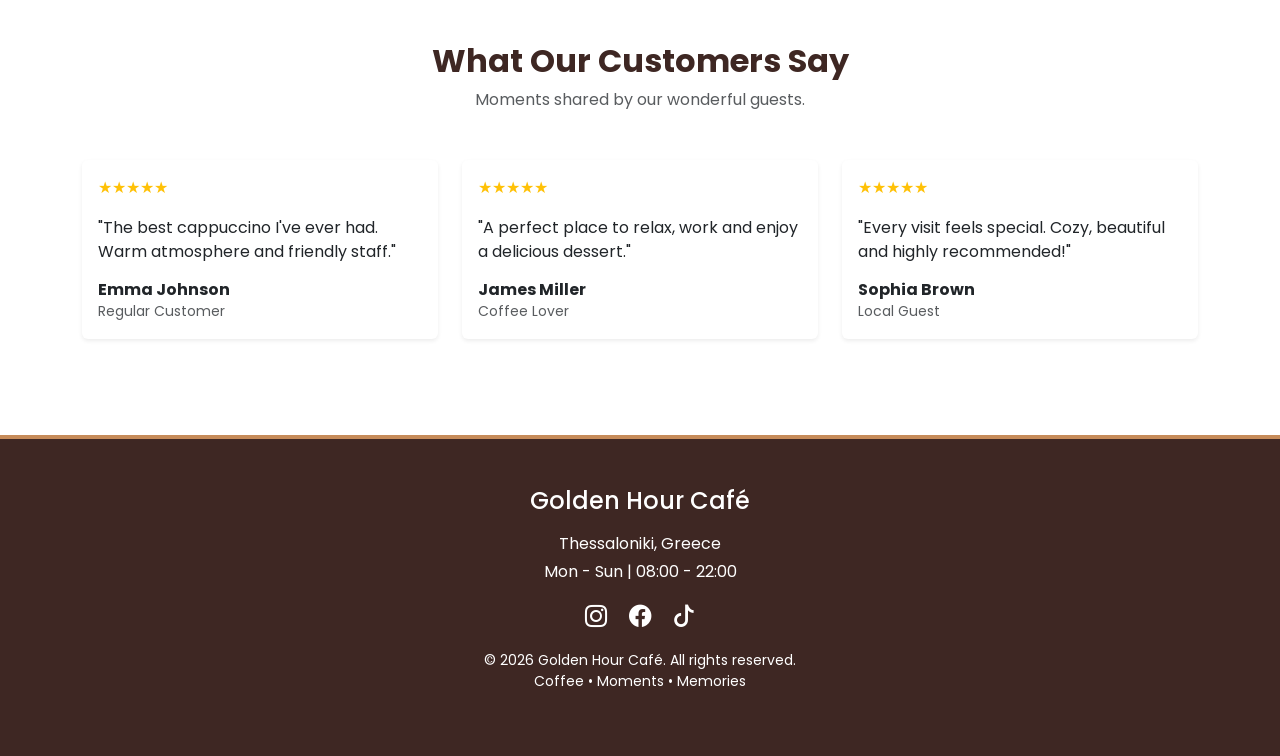
==== commit 0ce1a2cb: "fix: make navbar sticky" ====
--- a/index.html
+++ b/index.html
@@ -14,7 +14,7 @@
     <link rel="stylesheet" href="css/style.css">
   </head>
   <body>
-    <nav class="navbar navbar-expand-lg bg-body-tertiary">
+    <nav class="navbar navbar-expand-lg bg-body-tertiary sticky-top">
         <div class="container">
             <a class="navbar-brand d-flex align-items-center gap-2" href="index.html">
                 <img src="assets/favicon/favicon.png" alt="Golden Hour Café logo" width="48" height="48">
--- a/css/style.css
+++ b/css/style.css
@@ -144,6 +144,19 @@
     color: var(--gh-coffee);
     font-size: 1.3rem;
     font-weight: 700;
+    margin-bottom: 0;
+}
+
+.menu-category-icon {
+    color: var(--gh-caramel);
+}
+
+/* Value Icons */
+
+.value-icon {
+    color: var(--gh-caramel);
+    font-size: 2rem;
+    margin-bottom: 1rem;
 }
 
 /* Back To Top */
